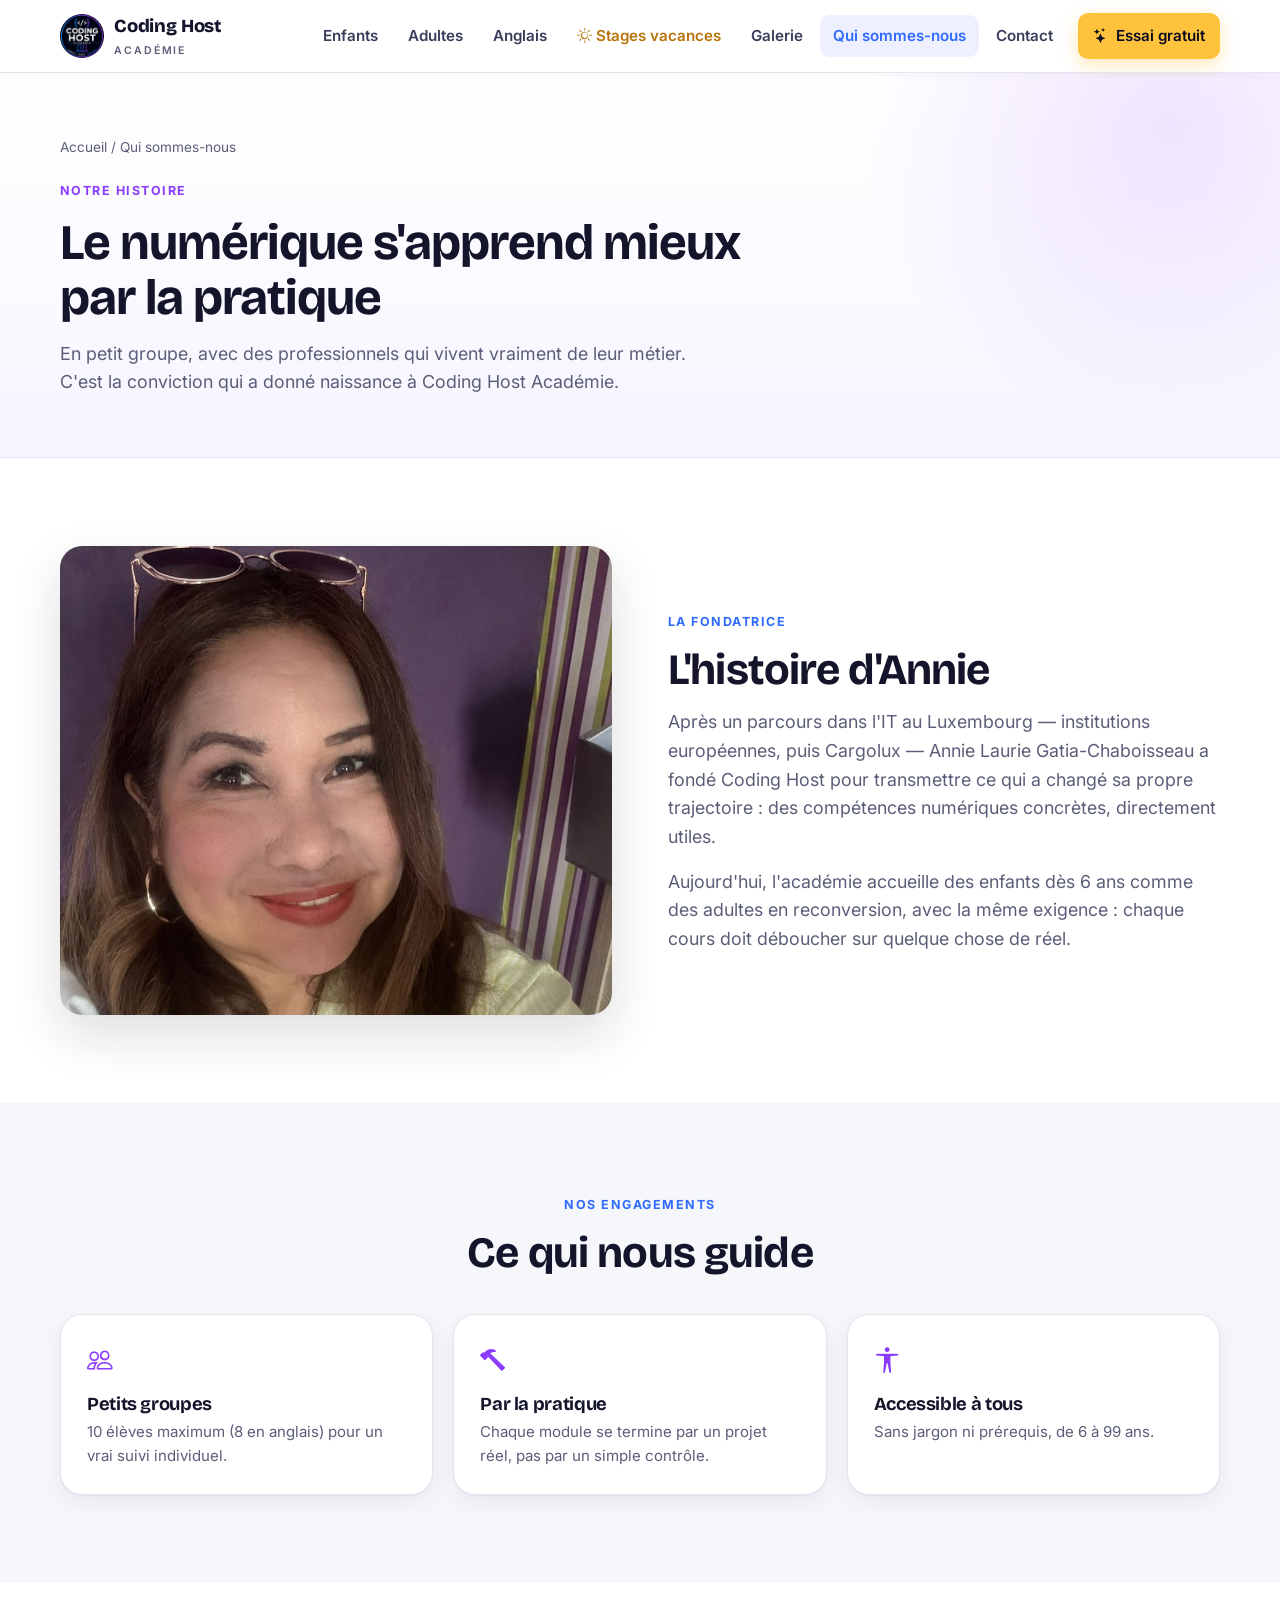
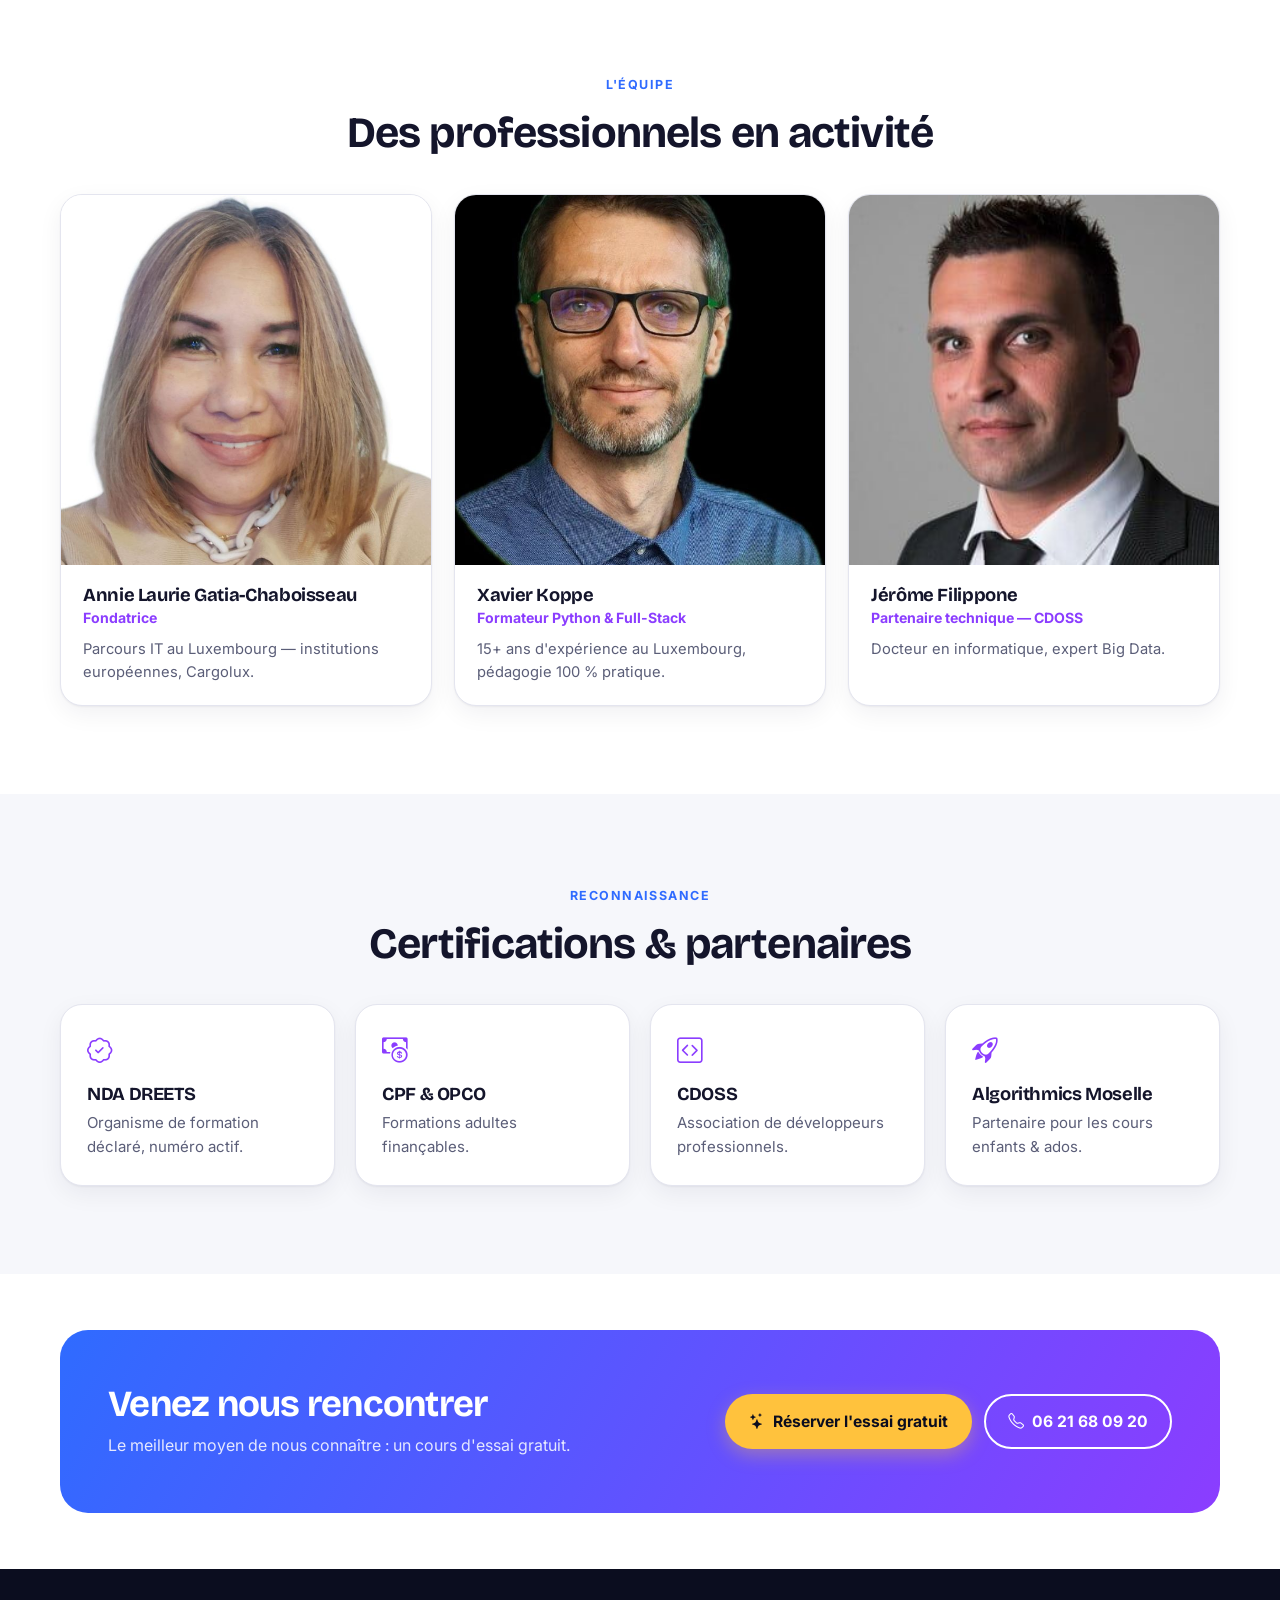
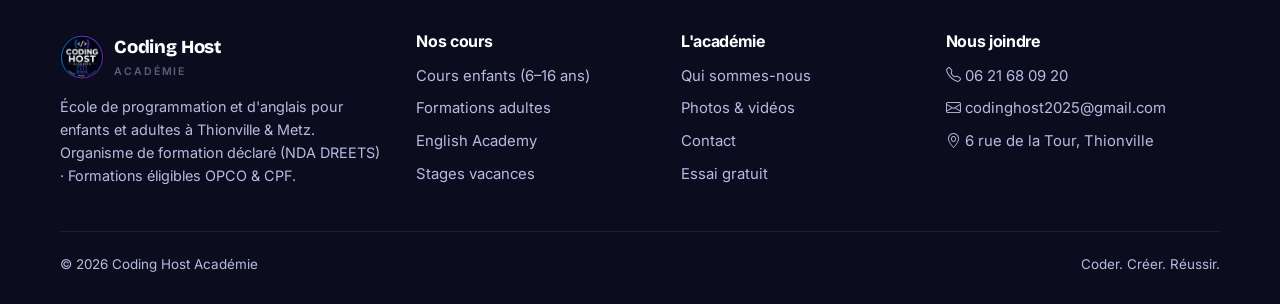
==== a-propos.html @ 66d74414 "✨ feat: mise en ligne site codinghost" ====
<!DOCTYPE html>
<html lang="fr">
<head>
<meta charset="utf-8">
<meta name="viewport" content="width=device-width, initial-scale=1">
<title>Qui sommes-nous ? Notre équipe et nos valeurs | Coding Host Académie</title>
<meta name="description" content="Coding Host Académie : une école de programmation et d'anglais fondée par des professionnels de l'IT au Luxembourg. Notre histoire, notre équipe, nos engagements.">
<link rel="canonical" href="https://codinghost.fr/a-propos.html">
<meta property="og:type" content="website">
<meta property="og:title" content="Qui sommes-nous ? Notre équipe et nos valeurs | Coding Host Académie">
<meta property="og:description" content="Coding Host Académie : une école de programmation et d'anglais fondée par des professionnels de l'IT au Luxembourg. Notre histoire, notre équipe, nos engagements.">
<meta property="og:image" content="https://codinghost.fr/images/partage.jpg">
<meta property="og:locale" content="fr_FR">
<meta name="theme-color" content="#0b0d1f">
<link rel="icon" href="images/logo-192.png" type="image/png">
<link rel="apple-touch-icon" href="images/logo-192.png">
<link rel="preconnect" href="https://script.google.com">
<link rel="preconnect" href="https://script.googleusercontent.com" crossorigin>
<link rel="preconnect" href="https://lh3.googleusercontent.com">
<link rel="preconnect" href="https://fonts.googleapis.com">
<link rel="preconnect" href="https://fonts.gstatic.com" crossorigin>
<link href="https://fonts.googleapis.com/css2?family=Bricolage+Grotesque:opsz,wght@12..96,600;12..96,700;12..96,800&family=Inter:wght@400;500;600;700&display=swap" rel="stylesheet">
<link href="https://cdn.jsdelivr.net/npm/bootstrap-icons@1.11.3/font/bootstrap-icons.min.css" rel="stylesheet">
<link rel="stylesheet" href="assets/style.css?v=202611090308">
</head>
<body>
<a href="#main" class="hp">Aller au contenu</a>
<header class="nav">
  <div class="container nav-inner">
    <a href="index.html" class="brand" aria-label="Coding Host Académie — accueil"><img src="images/logo-192.png" alt="" width="44" height="44"><span>Coding Host<small>Académie</small></span></a>
    <button class="nav-burger" aria-label="Ouvrir le menu" aria-expanded="false"><i class="bi bi-list"></i></button>
    <nav class="nav-links" aria-label="Menu principal">
      <a href="enfants.html" class="">Enfants</a><a href="adultes.html" class="">Adultes</a><a href="anglais.html" class="">Anglais</a><a href="stages.html" class=" hot"><i class='bi bi-sun'></i> Stages vacances</a><a href="galerie.html" class="">Galerie</a><a href="a-propos.html" class="active">Qui sommes-nous</a>
      <a href="contact.html" class="">Contact</a>
      <a href="#" data-essai class="btn btn-yellow btn-sm nav-cta"><i class="bi bi-stars"></i> Essai gratuit</a>
    </nav>
  </div>
</header>
<main id="main">

<section class="page-hero"><div class="container">
  <div class="crumbs"><a href="index.html">Accueil</a> / Qui sommes-nous</div>
  <div class="kicker">Notre histoire</div>
  <h1>Le numérique s'apprend mieux par la pratique</h1>
  <p>En petit groupe, avec des professionnels qui vivent vraiment de leur métier. C'est la conviction qui a donné naissance à Coding Host Académie.</p>
</div></section>

<section class="section">
  <div class="container split">
    <div class="photo reveal"><img src="images/annie.jpg" alt="Annie Laurie Gatia-Chaboisseau, fondatrice de Coding Host" loading="lazy" style="object-position:center 20%"></div>
    <div>
      <div class="kicker">La fondatrice</div>
      <h2 class="h-section">L'histoire d'Annie</h2>
      <p class="lead" style="margin-bottom:16px">Après un parcours dans l'IT au Luxembourg — institutions européennes, puis Cargolux — Annie Laurie Gatia-Chaboisseau a fondé Coding Host pour transmettre ce qui a changé sa propre trajectoire : des compétences numériques concrètes, directement utiles.</p>
      <p class="lead">Aujourd'hui, l'académie accueille des enfants dès 6 ans comme des adultes en reconversion, avec la même exigence : chaque cours doit déboucher sur quelque chose de réel.</p>
    </div>
  </div>
</section>

<section class="section alt">
  <div class="container">
    <div class="center"><div class="kicker">Nos engagements</div><h2 class="h-section">Ce qui nous guide</h2></div>
    <div class="cards-3">
      <div class="card"><i class="bi bi-people big"></i><h3>Petits groupes</h3><p>10 élèves maximum (8 en anglais) pour un vrai suivi individuel.</p></div>
      <div class="card"><i class="bi bi-hammer big"></i><h3>Par la pratique</h3><p>Chaque module se termine par un projet réel, pas par un simple contrôle.</p></div>
      <div class="card"><i class="bi bi-universal-access big"></i><h3>Accessible à tous</h3><p>Sans jargon ni prérequis, de 6 à 99 ans.</p></div>
    </div>
  </div>
</section>

<section class="section">
  <div class="container">
    <div class="center"><div class="kicker">L'équipe</div><h2 class="h-section">Des professionnels en activité</h2></div>
    <div class="team">
      <div class="member reveal"><div class="ph"><img src="images/equipe-annie.jpg" alt="Annie Laurie Gatia-Chaboisseau" loading="lazy"></div><div class="in"><h3>Annie Laurie Gatia-Chaboisseau</h3><div class="role">Fondatrice</div><p>Parcours IT au Luxembourg — institutions européennes, Cargolux.</p></div></div>
      <div class="member reveal"><div class="ph"><img src="images/equipe-xavier.jpg" alt="Xavier Koppe" loading="lazy"></div><div class="in"><h3>Xavier Koppe</h3><div class="role">Formateur Python &amp; Full-Stack</div><p>15+ ans d'expérience au Luxembourg, pédagogie 100 % pratique.</p></div></div>
      <div class="member reveal"><div class="ph"><img src="images/equipe-jerome.jpg" alt="Jérôme Filippone" loading="lazy"></div><div class="in"><h3>Jérôme Filippone</h3><div class="role">Partenaire technique — CDOSS</div><p>Docteur en informatique, expert Big Data.</p></div></div>
    </div>
  </div>
</section>

<section class="section alt">
  <div class="container">
    <div class="center"><div class="kicker">Reconnaissance</div><h2 class="h-section">Certifications &amp; partenaires</h2></div>
    <div class="cards-3 cards-4">
      <div class="card"><i class="bi bi-patch-check big"></i><h3>NDA DREETS</h3><p>Organisme de formation déclaré, numéro actif.</p></div>
      <div class="card"><i class="bi bi-cash-coin big"></i><h3>CPF &amp; OPCO</h3><p>Formations adultes finançables.</p></div>
      <div class="card"><i class="bi bi-code-square big"></i><h3>CDOSS</h3><p>Association de développeurs professionnels.</p></div>
      <div class="card"><i class="bi bi-rocket-takeoff big"></i><h3>Algorithmics Moselle</h3><p>Partenaire pour les cours enfants &amp; ados.</p></div>
    </div>
  </div>
</section>
<section class="section tight"><div class="container"><div class="cta-band reveal">
  <div><h2>Venez nous rencontrer</h2><p>Le meilleur moyen de nous connaître : un cours d'essai gratuit.</p></div>
  <div class="acts"><a href="#" data-essai class="btn btn-yellow"><i class="bi bi-stars"></i> Réserver l'essai gratuit</a><a href="tel:+33621680920" class="btn btn-ghost"><i class="bi bi-telephone"></i> 06 21 68 09 20</a></div>
</div></div></section></main>
<footer class="footer">
  <div class="container">
    <div class="footer-grid">
      <div>
        <a href="index.html" class="brand"><img src="images/logo-192.png" alt="" width="44" height="44"><span>Coding Host<small>Académie</small></span></a>
        <p>École de programmation et d'anglais pour enfants et adultes à Thionville &amp; Metz. Organisme de formation déclaré (NDA DREETS) · Formations éligibles OPCO &amp; CPF.</p>
      </div>
      <div>
        <h4>Nos cours</h4>
        <ul>
          <li><a href="enfants.html">Cours enfants (6–16 ans)</a></li>
          <li><a href="adultes.html">Formations adultes</a></li>
          <li><a href="anglais.html">English Academy</a></li>
          <li><a href="stages.html">Stages vacances</a></li>
        </ul>
      </div>
      <div>
        <h4>L'académie</h4>
        <ul>
          <li><a href="a-propos.html">Qui sommes-nous</a></li>
          <li><a href="galerie.html">Photos &amp; vidéos</a></li>
          <li><a href="contact.html">Contact</a></li>
          <li><a href="#" data-essai>Essai gratuit</a></li>
        </ul>
      </div>
      <div>
        <h4>Nous joindre</h4>
        <ul>
          <li><a href="tel:+33621680920"><i class="bi bi-telephone"></i> 06 21 68 09 20</a></li>
          <li><a href="mailto:codinghost2025@gmail.com"><i class="bi bi-envelope"></i> codinghost2025@gmail.com</a></li>
          <li><i class="bi bi-geo-alt"></i> 6 rue de la Tour, Thionville</li>
        </ul>
      </div>
    </div>
    <div class="footer-bottom"><span>© 2026 Coding Host Académie</span><span>Coder. Créer. Réussir.</span></div>
  </div>
</footer>
<div class="float-cta"><a href="stages.html" class="btn btn-light"><i class="bi bi-sun"></i> Stages</a><a href="#" data-essai class="btn btn-yellow"><i class="bi bi-stars"></i> Essai gratuit</a></div>
<script src="assets/config.js?v=202611090308"></script>
<script src="assets/app.js?v=202611090308"></script>
</body>
</html>
---- assets/style.css ----
/* ═══════════════════════════════════════════════════════════
   CODING HOST ACADÉMIE — style.css
   Couleurs reprises du logo : nuit #0b0d1f · bleu #2f6bff · violet #8b3dff
   Accent chaleureux (boutons d'action) : jaune #ffc23d
   ═══════════════════════════════════════════════════════════ */

:root {
  --night: #0b0d1f;
  --night-2: #151838;
  --blue: #2f6bff;
  --violet: #8b3dff;
  --grad: linear-gradient(120deg, #2f6bff 0%, #8b3dff 100%);
  --yellow: #ffc23d;
  --yellow-dark: #e9a800;
  --green: #17a673;
  --red: #e5484d;

  --bg: #f7f7fb;
  --surface: #ffffff;
  --line: #e4e5ef;
  --text: #14152b;
  --muted: #5b5e78;

  --r: 14px;
  --r-lg: 22px;
  --shadow: 0 1px 2px rgba(20,21,43,.05), 0 8px 24px rgba(20,21,43,.06);
  --shadow-lg: 0 20px 50px rgba(20,21,43,.14);

  --f-title: "Bricolage Grotesque", system-ui, sans-serif;
  --f-body: "Inter", system-ui, sans-serif;
  --nav-h: 72px;
}

*,*::before,*::after { box-sizing: border-box; margin: 0; padding: 0; }
html { scroll-behavior: smooth; scroll-padding-top: calc(var(--nav-h) + 12px); }
body { font-family: var(--f-body); background: var(--bg); color: var(--text); line-height: 1.6; -webkit-font-smoothing: antialiased; font-size: 16px; }
img, video, iframe { max-width: 100%; display: block; }
a { color: inherit; text-decoration: none; }
ul { list-style: none; }
button, input, select, textarea { font: inherit; color: inherit; }
h1, h2, h3, h4 { font-family: var(--f-title); line-height: 1.12; letter-spacing: -.02em; font-weight: 700; }
:focus-visible { outline: 3px solid var(--blue); outline-offset: 2px; border-radius: 6px; }
@media (prefers-reduced-motion: reduce) { *,*::before,*::after { transition: none !important; animation: none !important; } }

.container { width: min(1160px, 100% - 40px); margin-inline: auto; }
.section { padding: 88px 0; }
.section.tight { padding: 56px 0; }
.section.alt { background: #eef0fa; }
.section.dark { background: var(--night); color: #fff; }
.center { text-align: center; }

.kicker { display: inline-flex; align-items: center; gap: 8px; font-size: .78rem; font-weight: 700; letter-spacing: .12em; text-transform: uppercase; color: var(--blue); margin-bottom: 14px; }
.dark .kicker, .hero .kicker { color: var(--yellow); }
.h-section { font-size: clamp(1.9rem, 3.4vw, 2.7rem); margin-bottom: 14px; }
.lead { font-size: 1.12rem; color: var(--muted); max-width: 640px; }
.center .lead { margin-inline: auto; }
.dark .lead { color: #c3c6e6; }
.grad-text { background: var(--grad); -webkit-background-clip: text; background-clip: text; color: transparent; }
.hero .grad-text { background: linear-gradient(120deg,#6f9bff,#b98bff); -webkit-background-clip: text; background-clip: text; }

/* ─── Boutons ─── */
.btn { display: inline-flex; align-items: center; justify-content: center; gap: 8px; padding: 13px 22px; border-radius: 999px; font-weight: 700; font-size: .98rem; border: 2px solid transparent; cursor: pointer; transition: transform .15s, box-shadow .15s, background .15s; white-space: nowrap; }
.btn:hover { transform: translateY(-2px); }
.btn-yellow { background: var(--yellow); color: var(--night); box-shadow: 0 6px 18px rgba(255,194,61,.35); }
.btn-yellow:hover { background: #ffcd5c; }
.btn-blue { background: var(--grad); color: #fff; box-shadow: 0 6px 18px rgba(47,107,255,.3); }
.btn-ghost { border-color: currentColor; background: transparent; }
.btn-light { background: #fff; color: var(--night); }
.btn-sm { padding: 9px 16px; font-size: .9rem; }
.btn-block { width: 100%; }
.btn[disabled] { opacity: .5; cursor: not-allowed; transform: none; }

/* ─── Navigation ─── */
.nav { position: sticky; top: 0; z-index: 50; background: rgba(11,13,31,.92); backdrop-filter: blur(12px); -webkit-backdrop-filter: blur(12px); color: #fff; border-bottom: 1px solid rgba(255,255,255,.08); }
.nav-inner { height: var(--nav-h); display: flex; align-items: center; gap: 24px; }
.brand { display: flex; align-items: center; gap: 10px; font-family: var(--f-title); font-weight: 800; font-size: 1.15rem; letter-spacing: -.01em; }
.brand img { width: 44px; height: 44px; border-radius: 50%; }
.brand small { display: block; font-family: var(--f-body); font-weight: 600; font-size: .66rem; letter-spacing: .18em; color: #a9acd6; text-transform: uppercase; margin-top: 2px; }
.nav-links { display: flex; gap: 4px; margin-left: auto; align-items: center; }
.nav-links a { padding: 9px 13px; border-radius: 10px; font-weight: 600; font-size: .95rem; color: #d9dbf5; transition: background .15s, color .15s; }
.nav-links a:hover { background: rgba(255,255,255,.08); color: #fff; }
.nav-links a.active { color: #fff; background: rgba(255,255,255,.12); }
.nav-links a.hot { color: var(--yellow); }
.nav-cta { margin-left: 8px; }
.nav-burger { display: none; margin-left: auto; width: 44px; height: 44px; border-radius: 10px; border: 1px solid rgba(255,255,255,.2); background: transparent; color: #fff; font-size: 1.5rem; cursor: pointer; }
@media (max-width: 1020px) {
  .nav-burger { display: inline-grid; place-items: center; }
  .nav-links { position: fixed; inset: var(--nav-h) 0 auto 0; flex-direction: column; align-items: stretch; background: var(--night); padding: 16px 20px 24px; gap: 4px; border-bottom: 1px solid rgba(255,255,255,.1); transform: translateY(-120%); transition: transform .25s; margin: 0; max-height: calc(100vh - var(--nav-h)); overflow: auto; }
  .nav-links.open { transform: translateY(0); }
  .nav-links a { padding: 14px 12px; font-size: 1.05rem; }
  .nav-cta { margin: 10px 0 0; }
}

/* ─── Héros ─── */
.hero { position: relative; background: var(--night); color: #fff; overflow: hidden; }
.hero::before { content: ""; position: absolute; inset: -40% -10% auto auto; width: 720px; height: 720px; background: radial-gradient(closest-side, rgba(139,61,255,.45), transparent); pointer-events: none; }
.hero::after { content: ""; position: absolute; inset: auto auto -50% -15%; width: 680px; height: 680px; background: radial-gradient(closest-side, rgba(47,107,255,.35), transparent); pointer-events: none; }
.hero-grid { position: relative; z-index: 1; display: grid; grid-template-columns: 1.1fr .9fr; gap: 56px; align-items: center; padding: 80px 0 96px; }
.hero h1 { font-size: clamp(2.3rem, 5vw, 3.9rem); margin-bottom: 20px; }
.hero p.lead { color: #c9cbea; font-size: 1.18rem; margin-bottom: 30px; }
.hero-actions { display: flex; flex-wrap: wrap; gap: 12px; margin-bottom: 34px; }
.hero-trust { display: flex; flex-wrap: wrap; gap: 10px 22px; font-size: .9rem; color: #b8bbe0; }
.hero-trust span { display: inline-flex; align-items: center; gap: 7px; }
.hero-trust i { color: var(--yellow); }
.hero-media { position: relative; }
.hero-media .photo-main { border-radius: var(--r-lg); overflow: hidden; aspect-ratio: 4/5; box-shadow: var(--shadow-lg); border: 4px solid rgba(255,255,255,.08); }
.hero-media .photo-main img { width: 100%; height: 100%; object-fit: cover; }
.hero-media .floating { position: absolute; background: #fff; color: var(--text); border-radius: 16px; padding: 14px 18px; box-shadow: var(--shadow-lg); display: flex; gap: 12px; align-items: center; font-size: .9rem; }
.hero-media .floating b { font-family: var(--f-title); font-size: 1.5rem; display: block; line-height: 1; }
.hero-media .f1 { left: -28px; bottom: 40px; }
.hero-media .f2 { right: -18px; top: 30px; }
.hero-media .floating .ic { width: 42px; height: 42px; border-radius: 12px; display: grid; place-items: center; background: var(--grad); color: #fff; font-size: 1.2rem; }
@media (max-width: 900px) {
  .hero-grid { grid-template-columns: 1fr; padding: 48px 0 64px; gap: 40px; }
  .hero-media { max-width: 420px; margin-inline: auto; }
  .hero-media .f1 { left: -8px; } .hero-media .f2 { right: -8px; }
}

/* Petit héros pour les pages internes */
.page-hero { background: var(--night); color: #fff; position: relative; overflow: hidden; }
.page-hero::before { content: ""; position: absolute; right: -200px; top: -260px; width: 620px; height: 620px; background: radial-gradient(closest-side, rgba(139,61,255,.4), transparent); }
.page-hero .container { position: relative; padding: 64px 0 60px; }
.page-hero h1 { font-size: clamp(2rem, 4.4vw, 3.1rem); margin-bottom: 14px; max-width: 760px; }
.page-hero p { color: #c9cbea; font-size: 1.12rem; max-width: 660px; }
.page-hero .hero-actions { margin: 28px 0 0; }
.crumbs { font-size: .85rem; color: #9ea1cb; margin-bottom: 18px; }
.crumbs a:hover { color: #fff; }

/* ─── Bandeau confiance ─── */
.trustbar { background: #fff; border-bottom: 1px solid var(--line); }
.trustbar .container { display: grid; grid-template-columns: repeat(4,1fr); }
.trust-item { padding: 26px 20px; display: flex; gap: 14px; align-items: center; border-right: 1px solid var(--line); }
.trust-item:last-child { border-right: 0; }
.trust-item b { font-family: var(--f-title); font-size: 1.7rem; line-height: 1; display: block; }
.trust-item span { color: var(--muted); font-size: .88rem; line-height: 1.35; }
.trust-item i { font-size: 1.6rem; color: var(--violet); }
@media (max-width: 800px) { .trustbar .container { grid-template-columns: 1fr 1fr; } .trust-item:nth-child(2) { border-right: 0; } .trust-item:nth-child(-n+2) { border-bottom: 1px solid var(--line); } }

/* ─── Choix du parcours ─── */
.paths { display: grid; grid-template-columns: repeat(3,1fr); gap: 22px; margin-top: 44px; }
.path { position: relative; border-radius: var(--r-lg); padding: 30px; background: var(--surface); border: 1px solid var(--line); box-shadow: var(--shadow); display: flex; flex-direction: column; transition: transform .2s, box-shadow .2s; }
.path:hover { transform: translateY(-4px); box-shadow: var(--shadow-lg); }
.path .ic { width: 58px; height: 58px; border-radius: 16px; display: grid; place-items: center; font-size: 1.7rem; color: #fff; margin-bottom: 20px; }
.path.kids .ic { background: linear-gradient(135deg,#ffb020,#ff7a2f); }
.path.adults .ic { background: var(--grad); }
.path.english .ic { background: linear-gradient(135deg,#17a673,#0e8fb3); }
.path h3 { font-size: 1.45rem; margin-bottom: 6px; }
.path .age { font-weight: 700; color: var(--violet); font-size: .9rem; margin-bottom: 12px; }
.path p { color: var(--muted); margin-bottom: 18px; }
.path ul { display: flex; flex-wrap: wrap; gap: 6px; margin-bottom: 24px; }
.path li { font-size: .8rem; font-weight: 600; background: #f0f1f8; padding: 5px 10px; border-radius: 999px; }
.path .more { margin-top: auto; font-weight: 700; color: var(--blue); display: inline-flex; gap: 6px; align-items: center; }
.path .more::after { content: "→"; transition: transform .15s; }
.path:hover .more::after { transform: translateX(4px); }
@media (max-width: 900px) { .paths { grid-template-columns: 1fr; } }

/* ─── Cartes de cours ─── */
.courses { display: grid; grid-template-columns: repeat(auto-fill, minmax(300px,1fr)); gap: 20px; margin-top: 40px; }
.course { background: var(--surface); border: 1px solid var(--line); border-radius: var(--r-lg); padding: 26px; display: flex; flex-direction: column; box-shadow: var(--shadow); position: relative; overflow: hidden; }
.course::before { content: ""; position: absolute; inset: 0 0 auto 0; height: 5px; background: var(--c, var(--grad)); }
.course .top { display: flex; justify-content: space-between; align-items: start; gap: 12px; margin-bottom: 14px; }
.course .emoji { width: 52px; height: 52px; border-radius: 14px; background: var(--c-soft, #eef0ff); display: grid; place-items: center; font-size: 1.6rem; color: var(--c-ink, var(--blue)); }
.badge { display: inline-block; font-size: .74rem; font-weight: 700; padding: 5px 10px; border-radius: 999px; background: #eef0ff; color: var(--blue); white-space: nowrap; }
.badge.new { background: #fff3d6; color: #9a6700; }
.badge.online { background: #e3f7ef; color: #0d7a52; }
.course h3 { font-size: 1.3rem; margin-bottom: 4px; }
.course .age { font-weight: 700; font-size: .9rem; color: var(--violet); margin-bottom: 10px; }
.course p { color: var(--muted); font-size: .95rem; margin-bottom: 16px; }
.course .facts { display: grid; gap: 7px; font-size: .9rem; margin-bottom: 20px; padding-top: 14px; border-top: 1px dashed var(--line); }
.course .facts div { display: flex; gap: 9px; align-items: start; }
.course .facts i { color: var(--violet); margin-top: 2px; }
.course .actions { margin-top: auto; display: flex; gap: 8px; flex-wrap: wrap; }
.course .actions .btn { flex: 1; }
.c-orange { --c: #ff8a2a; --c-soft: #fff1e4; --c-ink: #d0620c; }
.c-green { --c: #22b07d; --c-soft: #e2f6ee; --c-ink: #13895f; }
.c-red { --c: #ef4b4b; --c-soft: #fde8e8; --c-ink: #c62b2b; }
.c-violet { --c: #8b3dff; --c-soft: #f1e8ff; --c-ink: #6f22e0; }
.c-blue { --c: #2f6bff; --c-soft: #e6eeff; --c-ink: #1e54d6; }
.c-teal { --c: #0ea5b7; --c-soft: #e0f6f8; --c-ink: #0a7f8d; }
.c-yellow { --c: #f5b400; --c-soft: #fff6d6; --c-ink: #9a6700; }

/* Filtres (âge) */
.chips { display: flex; flex-wrap: wrap; gap: 8px; margin-top: 28px; }
.chip { padding: 9px 16px; border-radius: 999px; border: 1.5px solid var(--line); background: #fff; font-weight: 600; font-size: .9rem; cursor: pointer; transition: all .15s; }
.chip:hover { border-color: var(--blue); }
.chip.on { background: var(--night); border-color: var(--night); color: #fff; }

/* ─── Étapes ─── */
.steps { display: grid; grid-template-columns: repeat(3,1fr); gap: 22px; margin-top: 40px; counter-reset: s; }
.step { background: var(--surface); border-radius: var(--r-lg); padding: 28px; border: 1px solid var(--line); position: relative; }
.dark .step { background: var(--night-2); border-color: rgba(255,255,255,.08); }
.step::before { counter-increment: s; content: counter(s); font-family: var(--f-title); font-weight: 800; font-size: 1.1rem; width: 40px; height: 40px; border-radius: 12px; display: grid; place-items: center; background: var(--yellow); color: var(--night); margin-bottom: 16px; }
.step h3 { font-size: 1.2rem; margin-bottom: 8px; }
.step p { color: var(--muted); font-size: .95rem; }
.dark .step p { color: #b8bbe0; }
@media (max-width: 800px) { .steps { grid-template-columns: 1fr; } }

/* ─── Stages ─── */
.stages { display: grid; grid-template-columns: repeat(auto-fill, minmax(320px,1fr)); gap: 22px; margin-top: 36px; }
.stage { background: var(--surface); border-radius: var(--r-lg); overflow: hidden; border: 1px solid var(--line); box-shadow: var(--shadow); display: flex; flex-direction: column; }
.stage .img { aspect-ratio: 16/9; background: var(--grad); position: relative; display: grid; place-items: center; color: rgba(255,255,255,.85); font-size: 3rem; overflow: hidden; }
.stage .img img { position: absolute; inset: 0; width: 100%; height: 100%; object-fit: cover; }
.stage .img .badge { position: absolute; top: 14px; left: 14px; background: #fff; color: var(--night); font-size: .78rem; }
.stage .body { padding: 22px 24px 24px; display: flex; flex-direction: column; flex: 1; }
.stage h3 { font-size: 1.3rem; margin-bottom: 4px; }
.stage .theme { color: var(--violet); font-weight: 700; font-size: .9rem; margin-bottom: 12px; }
.stage .facts { display: grid; gap: 6px; font-size: .92rem; margin-bottom: 14px; }
.stage .facts div { display: flex; gap: 9px; }
.stage .facts i { color: var(--blue); }
.stage .desc { color: var(--muted); font-size: .93rem; margin-bottom: 16px; }
.stage .bottom { margin-top: auto; display: flex; align-items: center; justify-content: space-between; gap: 12px; padding-top: 16px; border-top: 1px solid var(--line); }
.stage .price { font-family: var(--f-title); font-weight: 800; font-size: 1.6rem; line-height: 1; }
.stage .price small { font-family: var(--f-body); font-weight: 500; font-size: .78rem; color: var(--muted); display: block; margin-top: 3px; }
.places { font-size: .82rem; font-weight: 700; margin-bottom: 10px; display: flex; align-items: center; gap: 8px; }
.places .bar { flex: 1; height: 6px; border-radius: 6px; background: #eceef6; overflow: hidden; }
.places .bar span { display: block; height: 100%; background: var(--green); border-radius: 6px; }
.places.low { color: #c25e00; } .places.low .bar span { background: #ff8a2a; }
.places.full { color: var(--red); } .places.full .bar span { background: var(--red); }
.places.ok { color: var(--green); }
.empty { background: #fff; border: 2px dashed var(--line); border-radius: var(--r-lg); padding: 44px 24px; text-align: center; color: var(--muted); grid-column: 1/-1; }
.empty i { font-size: 2.2rem; color: var(--violet); display: block; margin-bottom: 10px; }
.skeleton { background: linear-gradient(90deg,#eceef6 25%,#f6f7fb 50%,#eceef6 75%); background-size: 200% 100%; animation: sk 1.2s infinite; border-radius: var(--r-lg); min-height: 380px; }
@keyframes sk { to { background-position: -200% 0; } }

/* ─── Galerie ─── */
.albums { display: grid; grid-template-columns: repeat(auto-fill, minmax(280px,1fr)); gap: 22px; margin-top: 30px; }
.album { cursor: pointer; border-radius: var(--r-lg); overflow: hidden; background: #fff; border: 1px solid var(--line); box-shadow: var(--shadow); text-align: left; padding: 0; transition: transform .2s, box-shadow .2s; display: block; width: 100%; }
.album:hover { transform: translateY(-4px); box-shadow: var(--shadow-lg); }
.album .cover { aspect-ratio: 4/3; background: #dfe2f0 center/cover no-repeat; position: relative; }
.album .count { position: absolute; right: 12px; bottom: 12px; background: rgba(11,13,31,.78); color: #fff; font-size: .78rem; font-weight: 600; padding: 5px 10px; border-radius: 999px; display: flex; gap: 10px; }
.album .meta { padding: 16px 18px 18px; }
.album .meta h3 { font-size: 1.12rem; margin-bottom: 3px; }
.album .meta span { color: var(--muted); font-size: .85rem; }
.album-view-head { display: flex; align-items: center; gap: 14px; flex-wrap: wrap; margin-top: 30px; }
.album-view-head h2 { font-size: 1.6rem; }
.grid-media { columns: 4 240px; column-gap: 12px; margin-top: 24px; }
.grid-media button { display: block; width: 100%; margin-bottom: 12px; border: 0; padding: 0; border-radius: 12px; overflow: hidden; cursor: zoom-in; background: #dfe2f0; position: relative; break-inside: avoid; }
.grid-media img { width: 100%; height: auto; transition: transform .3s; }
.grid-media button:hover img { transform: scale(1.04); }
.grid-media .play { position: absolute; inset: 0; display: grid; place-items: center; color: #fff; font-size: 3rem; background: linear-gradient(transparent 50%, rgba(0,0,0,.35)); }
.teaser-grid { display: grid; grid-template-columns: repeat(4,1fr); grid-auto-rows: 180px; gap: 12px; margin-top: 36px; }
.teaser-grid > * { border-radius: 14px; overflow: hidden; background: #dfe2f0 center/cover; }
.teaser-grid > *:first-child { grid-column: span 2; grid-row: span 2; }
.teaser-grid img { width: 100%; height: 100%; object-fit: cover; }
@media (max-width: 700px) { .teaser-grid { grid-template-columns: 1fr 1fr; grid-auto-rows: 140px; } }

/* Visionneuse */
.lightbox { position: fixed; inset: 0; z-index: 100; background: rgba(5,6,16,.94); display: none; align-items: center; justify-content: center; }
.lightbox.open { display: flex; }
.lightbox .stagebox { width: min(1100px, 92vw); height: min(80vh, 760px); display: grid; place-items: center; }
.lightbox img { max-width: 100%; max-height: 100%; object-fit: contain; border-radius: 8px; }
.lightbox iframe { width: 100%; height: 100%; border: 0; border-radius: 8px; background: #000; }
.lb-btn { position: absolute; width: 52px; height: 52px; border-radius: 50%; border: 0; background: rgba(255,255,255,.12); color: #fff; font-size: 1.4rem; cursor: pointer; display: grid; place-items: center; }
.lb-btn:hover { background: rgba(255,255,255,.24); }
.lb-close { top: 18px; right: 18px; }
.lb-prev { left: 18px; top: 50%; transform: translateY(-50%); }
.lb-next { right: 18px; top: 50%; transform: translateY(-50%); }
.lb-count { position: absolute; bottom: 18px; left: 50%; transform: translateX(-50%); color: #c9cbea; font-size: .9rem; }

/* ─── Modale de réservation ─── */
.modal { position: fixed; inset: 0; z-index: 90; background: rgba(5,6,16,.6); display: none; align-items: flex-start; justify-content: center; padding: 40px 16px; overflow-y: auto; }
.modal.open { display: flex; }
.modal-box { background: #fff; border-radius: var(--r-lg); width: min(560px, 100%); padding: 30px; position: relative; box-shadow: var(--shadow-lg); }
.modal-close { position: absolute; top: 14px; right: 14px; width: 40px; height: 40px; border-radius: 50%; border: 0; background: #f0f1f8; cursor: pointer; font-size: 1.1rem; }
.modal h2 { font-size: 1.5rem; margin-bottom: 4px; padding-right: 40px; }
.modal .sub { color: var(--muted); margin-bottom: 20px; font-size: .95rem; }
.recap { background: #f4f5fb; border-radius: 12px; padding: 14px 16px; font-size: .9rem; margin-bottom: 20px; display: grid; gap: 4px; }
.success { text-align: center; padding: 10px 0; }
.success .big { width: 72px; height: 72px; border-radius: 50%; background: #e3f7ef; color: var(--green); display: grid; place-items: center; font-size: 2.2rem; margin: 0 auto 16px; }

/* ─── Formulaires ─── */
.form { display: grid; gap: 14px; }
.form .row { display: grid; grid-template-columns: 1fr 1fr; gap: 14px; }
@media (max-width: 560px) { .form .row { grid-template-columns: 1fr; } }
.field label { display: block; font-weight: 600; font-size: .88rem; margin-bottom: 6px; }
.field input, .field select, .field textarea { width: 100%; padding: 12px 14px; border: 1.5px solid var(--line); border-radius: 10px; background: #fff; transition: border-color .15s; }
.field input:focus, .field select:focus, .field textarea:focus { outline: none; border-color: var(--blue); box-shadow: 0 0 0 4px rgba(47,107,255,.12); }
.check { display: flex; gap: 10px; align-items: start; font-size: .88rem; color: var(--muted); }
.check input { margin-top: 4px; width: 18px; height: 18px; accent-color: var(--blue); flex-shrink: 0; }
.hp { position: absolute; left: -9999px; }
.form-msg { font-size: .9rem; padding: 12px 14px; border-radius: 10px; display: none; }
.form-msg.err { display: block; background: #fdecec; color: #b42323; }
.form-msg.ok { display: block; background: #e3f7ef; color: #0d7a52; }
.secure { display: flex; align-items: center; gap: 8px; justify-content: center; font-size: .82rem; color: var(--muted); }

/* ─── Blocs divers ─── */
.split { display: grid; grid-template-columns: 1fr 1fr; gap: 56px; align-items: center; }
@media (max-width: 860px) { .split { grid-template-columns: 1fr; gap: 32px; } }
.split .photo { border-radius: var(--r-lg); overflow: hidden; box-shadow: var(--shadow-lg); aspect-ratio: 4/3.4; }
.split .photo img { width: 100%; height: 100%; object-fit: cover; }
.checks { display: grid; gap: 14px; margin: 24px 0 30px; }
.checks li { display: flex; gap: 12px; align-items: start; }
.checks li i { flex-shrink: 0; width: 28px; height: 28px; border-radius: 8px; display: grid; place-items: center; background: #e3f7ef; color: var(--green); font-size: .95rem; margin-top: 1px; }
.dark .checks li i { background: rgba(255,194,61,.15); color: var(--yellow); }
.checks b { display: block; }
.checks span { color: var(--muted); font-size: .94rem; }
.dark .checks span { color: #b8bbe0; }

.cards-3 { display: grid; grid-template-columns: repeat(3,1fr); gap: 20px; margin-top: 36px; }
@media (max-width: 860px) { .cards-3 { grid-template-columns: 1fr; } }
.card { background: #fff; border: 1px solid var(--line); border-radius: var(--r-lg); padding: 26px; box-shadow: var(--shadow); }
.card i.big { font-size: 1.6rem; color: var(--violet); display: block; margin-bottom: 12px; }
.card h3 { font-size: 1.15rem; margin-bottom: 6px; }
.card p { color: var(--muted); font-size: .94rem; }

/* Tableaux de prix / horaires */
.price-table { width: 100%; border-collapse: separate; border-spacing: 0; background: #fff; border-radius: var(--r-lg); overflow: hidden; border: 1px solid var(--line); margin-top: 30px; box-shadow: var(--shadow); }
.price-table th, .price-table td { padding: 15px 18px; text-align: left; border-bottom: 1px solid var(--line); font-size: .95rem; }
.price-table th { background: #f4f5fb; font-size: .78rem; text-transform: uppercase; letter-spacing: .08em; color: var(--muted); }
.price-table tr:last-child td { border-bottom: 0; }
.price-table td b { font-family: var(--f-title); font-size: 1.1rem; }
.table-wrap { overflow-x: auto; }

.callout { display: flex; gap: 18px; align-items: center; background: linear-gradient(120deg,#eef2ff,#f4ecff); border: 1px solid #dcd8ff; border-radius: var(--r-lg); padding: 24px 26px; margin-top: 30px; }
.callout i { font-size: 2rem; color: var(--violet); }
.callout p { color: var(--muted); }
.callout b { color: var(--text); }
@media (max-width: 640px) { .callout { flex-direction: column; align-items: start; } }

/* FAQ */
.faq { max-width: 820px; margin: 36px auto 0; display: grid; gap: 10px; }
.faq details { background: #fff; border: 1px solid var(--line); border-radius: 14px; padding: 0 22px; }
.faq summary { cursor: pointer; padding: 18px 0; font-weight: 700; list-style: none; display: flex; justify-content: space-between; gap: 16px; }
.faq summary::-webkit-details-marker { display: none; }
.faq summary::after { content: "+"; font-size: 1.4rem; line-height: 1; color: var(--violet); transition: transform .2s; }
.faq details[open] summary::after { transform: rotate(45deg); }
.faq details p { padding: 0 0 18px; color: var(--muted); }

/* Équipe */
.team { display: grid; grid-template-columns: repeat(3,1fr); gap: 22px; margin-top: 36px; }
@media (max-width: 800px) { .team { grid-template-columns: 1fr; } }
.member { background: #fff; border-radius: var(--r-lg); overflow: hidden; border: 1px solid var(--line); box-shadow: var(--shadow); }
.member .ph { aspect-ratio: 1/1; background: #dfe2f0; }
.member .ph img { width: 100%; height: 100%; object-fit: cover; }
.member .in { padding: 20px 22px; }
.member h3 { font-size: 1.15rem; }
.member .role { color: var(--violet); font-weight: 700; font-size: .88rem; margin: 2px 0 8px; }
.member p { color: var(--muted); font-size: .92rem; }

/* Bandeau d'appel final */
.cta-band { background: var(--grad); color: #fff; border-radius: 28px; padding: 54px 48px; display: flex; align-items: center; justify-content: space-between; gap: 30px; flex-wrap: wrap; position: relative; overflow: hidden; }
.cta-band h2 { font-size: clamp(1.7rem, 3vw, 2.3rem); margin-bottom: 8px; }
.cta-band p { color: #e5e8ff; max-width: 560px; }
.cta-band .acts { display: flex; gap: 12px; flex-wrap: wrap; }

/* Contact */
.contact-grid { display: grid; grid-template-columns: .85fr 1.15fr; gap: 30px; }
@media (max-width: 860px) { .contact-grid { grid-template-columns: 1fr; } }
.contact-list { display: grid; gap: 14px; margin-top: 10px; }
.contact-list a, .contact-list div { display: flex; gap: 14px; align-items: center; background: #fff; border: 1px solid var(--line); border-radius: 14px; padding: 16px 18px; font-weight: 600; }
.contact-list i { width: 42px; height: 42px; border-radius: 12px; background: #eef0ff; color: var(--blue); display: grid; place-items: center; font-size: 1.15rem; flex-shrink: 0; }
.contact-list small { display: block; color: var(--muted); font-weight: 500; }

/* Pied de page */
.footer { background: var(--night); color: #b8bbe0; padding: 64px 0 28px; margin-top: 0; }
.footer-grid { display: grid; grid-template-columns: 1.4fr 1fr 1fr 1.2fr; gap: 36px; }
.footer h4 { color: #fff; font-size: 1rem; margin-bottom: 14px; font-family: var(--f-body); font-weight: 700; }
.footer ul { display: grid; gap: 9px; font-size: .93rem; }
.footer a:hover { color: #fff; }
.footer .brand { color: #fff; margin-bottom: 14px; }
.footer p { font-size: .9rem; }
.footer-bottom { margin-top: 44px; padding-top: 22px; border-top: 1px solid rgba(255,255,255,.08); font-size: .84rem; display: flex; justify-content: space-between; gap: 16px; flex-wrap: wrap; }
@media (max-width: 860px) { .footer-grid { grid-template-columns: 1fr 1fr; } }
@media (max-width: 520px) { .footer-grid { grid-template-columns: 1fr; } }

/* Bouton flottant mobile */
.float-cta { display: none; }
@media (max-width: 700px) {
  .float-cta { display: flex; position: fixed; left: 12px; right: 12px; bottom: 12px; z-index: 40; gap: 8px; }
  .float-cta .btn { flex: 1; box-shadow: 0 10px 28px rgba(0,0,0,.25); }
  body { padding-bottom: 76px; }
}

.reveal { opacity: 0; transform: translateY(18px); transition: opacity .6s, transform .6s; }
.reveal.in { opacity: 1; transform: none; }
.note-demo { font-size: .8rem; color: #9a6700; background: #fff6d6; border-radius: 8px; padding: 8px 12px; display: inline-block; margin-top: 18px; }

/* correctifs */
.stage, .course, .card, .path, .album, .member { color: var(--text); }
.nav-links a.btn-yellow, .nav-links a.btn-yellow:hover { color: var(--night); background: var(--yellow); }
.steps { text-align: left; }
.cta-band .btn-ghost { color: #fff; }
[hidden] { display: none !important; }
.cards-4 { grid-template-columns: repeat(4,1fr); }
@media (max-width: 960px) { .cards-4 { grid-template-columns: 1fr 1fr; } }
@media (max-width: 520px) { .cards-4 { grid-template-columns: 1fr; } }

/* Stages : programme, regroupement par période, formules */
.stage .img > a { position: absolute; inset: 0; }
.stage .img img { object-position: top center; }
.prog { display: grid; gap: 4px; margin: 0 0 14px; padding: 12px 14px; background: #f6f4ff; border-radius: 12px; font-size: .88rem; }
.prog li { display: flex; gap: 8px; }
.prog b { min-width: 74px; color: var(--violet); }
.stage-group + .stage-group { margin-top: 56px; }
.group-title { font-size: 1.5rem; margin-top: 30px; display: flex; gap: 10px; align-items: center; }
.group-title i { color: var(--yellow-dark); }
.formules, .days { display: grid; gap: 8px; }
.formules { grid-template-columns: 1fr 1fr; }
.opt { display: flex; gap: 10px; align-items: center; border: 1.5px solid var(--line); border-radius: 12px; padding: 12px 14px; cursor: pointer; font-size: .9rem; transition: border-color .15s, background .15s; }
.opt b { display: block; font-size: .95rem; }
.opt span { color: var(--muted); }
.opt b { color: var(--text); }
.opt input { width: 18px; height: 18px; accent-color: var(--blue); flex-shrink: 0; }
.opt:has(input:checked) { border-color: var(--blue); background: #f2f5ff; }
.opt.off, .opt:has(input:disabled) { opacity: .5; cursor: not-allowed; }
.days .opt b { display: inline; margin-right: 6px; }
.total { background: var(--night); color: #fff; border-radius: 12px; padding: 12px 16px; font-size: .95rem; }
.total b { font-family: var(--f-title); font-size: 1.25rem; color: var(--yellow); }
.total span { color: #b8bbe0; font-size: .85rem; }
@media (max-width: 480px) { .formules { grid-template-columns: 1fr; } }

/* Mascottes */
.mascot { width: 100%; aspect-ratio: 1/1; max-width: 120px; border-radius: 18px; overflow: hidden; background: var(--c-soft, #eef0ff); }
.mascot img { width: 100%; height: 100%; object-fit: contain; mix-blend-mode: multiply; }
.mascot.dark { background: #0b0d1f; }
.mascot.dark img { mix-blend-mode: normal; object-fit: cover; }
.course .top .mascot { width: 104px; height: 104px; }
.course .top .mascot img { object-fit: cover; }
.heroes { display: grid; grid-template-columns: repeat(4,1fr); gap: 18px; margin-top: 40px; }
.hero-card { background: #fff; border: 1px solid var(--line); border-radius: var(--r-lg); padding: 18px 18px 22px; text-align: center; box-shadow: var(--shadow); transition: transform .2s, box-shadow .2s; color: var(--text); }
.hero-card:hover { transform: translateY(-4px) rotate(-.5deg); box-shadow: var(--shadow-lg); }
.hero-card .mascot { max-width: none; aspect-ratio: 1/1.05; margin-bottom: 14px; }
.hero-card .mascot img { object-fit: cover; }
.hero-card h3 { font-size: 1.25rem; }
.hero-card .what { color: var(--muted); font-size: .9rem; }
.hero-card .age { display: inline-block; margin-top: 10px; font-size: .8rem; font-weight: 700; background: var(--c-soft); color: var(--c-ink); padding: 4px 10px; border-radius: 999px; }
@media (max-width: 860px) { .heroes { grid-template-columns: 1fr 1fr; } }

/* Couvertures d'albums en image (avec icône si la photo ne charge pas) */
.album .cover { overflow: hidden; display: grid; place-items: center; }
.album .cover img { position: absolute; inset: 0; width: 100%; height: 100%; object-fit: cover; z-index: 1; }
.album .cover .ph { font-size: 2.6rem; color: #b5bad6; }
.album .count { z-index: 2; }
.lightbox .stagebox { position: relative; }
.lb-open { position: absolute; left: 50%; bottom: -40px; transform: translateX(-50%); color: #c9cbea; font-size: .88rem; white-space: nowrap; }
.lb-open:hover { color: #fff; }

/* Page essai gratuit */
.essai-grid { display: grid; grid-template-columns: 1.35fr .9fr; gap: 40px; align-items: start; }
.essai-card { padding: 32px; }
@media (max-width: 900px) { .essai-grid { grid-template-columns: 1fr; } .essai-card { padding: 22px; } }
.lbl { display: block; font-weight: 600; font-size: .88rem; margin-bottom: 6px; }
.formules.three { grid-template-columns: repeat(3,1fr); }
@media (max-width: 640px) { .formules.three { grid-template-columns: 1fr; } }
.formules.three .opt b i { color: var(--violet); margin-right: 4px; }
.dates { display: grid; grid-template-columns: 1fr 1fr; gap: 8px; }
@media (max-width: 520px) { .dates { grid-template-columns: 1fr; } }
.hint { color: var(--muted); font-size: .92rem; background: #f4f5fb; border-radius: 10px; padding: 12px 14px; }
.hint i { color: var(--violet); margin-right: 6px; }
.hint.small { background: none; padding: 6px 0 0; font-size: .82rem; }
.success h2 { font-size: 1.6rem; }

/* ═══════════════════════════════════════════════════════════
   THÈME CLAIR — fond blanc sur tout le site
   (pour revenir au thème sombre : supprimer tout ce bloc)
   ═══════════════════════════════════════════════════════════ */
:root { --bg: #ffffff; }
.section.alt { background: #f6f7fb; }

/* Menu */
.nav { background: rgba(255,255,255,.94); color: var(--text); border-bottom: 1px solid var(--line); box-shadow: 0 1px 12px rgba(20,21,43,.04); }
.brand small { color: var(--muted); }
.nav-links a { color: #3b3e5a; }
.nav-links a:hover { background: #f0f1f8; color: var(--text); }
.nav-links a.active { background: #eef0ff; color: var(--blue); }
.nav-links a.hot { color: #b8730a; }
.nav-burger { border-color: var(--line); color: var(--text); }
@media (max-width: 1020px) { .nav-links { background: #fff; border-bottom: 1px solid var(--line); box-shadow: 0 20px 40px rgba(20,21,43,.08); } }

/* Héros (accueil + pages) */
.hero, .page-hero { background: linear-gradient(180deg, #ffffff 0%, #f6f5ff 100%); color: var(--text); border-bottom: 1px solid var(--line); }
.hero::before, .page-hero::before { background: radial-gradient(closest-side, rgba(139,61,255,.13), transparent); }
.hero::after { background: radial-gradient(closest-side, rgba(47,107,255,.10), transparent); }
.hero .kicker, .page-hero .kicker { color: var(--violet); }
.hero .grad-text { background: var(--grad); -webkit-background-clip: text; background-clip: text; }
.hero p.lead, .page-hero p { color: var(--muted); }
.hero-trust { color: var(--muted); }
.hero-trust i { color: var(--violet); }
.hero-media .photo-main { border: 6px solid #fff; }
.hero .btn-ghost, .page-hero .btn-ghost { color: var(--text); border-color: #cfd2e6; background: #fff; }
.hero .btn-ghost:hover, .page-hero .btn-ghost:hover { border-color: var(--blue); color: var(--blue); }
.crumbs { color: var(--muted); }
.crumbs a:hover { color: var(--blue); }

/* Sections qui étaient sombres (prochains stages, étapes…) */
.section.dark { background: #ffffff; color: var(--text); }
.section.dark .kicker { color: var(--violet); }
.section.dark .lead { color: var(--muted); }
.section.dark .btn-light { background: var(--night); color: #fff; }
.dark .step { background: #f6f7fb; border-color: var(--line); }
.dark .step p { color: var(--muted); }
.dark .checks li i { background: #e3f7ef; color: var(--green); }
.dark .checks span { color: var(--muted); }

/* Bouton flottant mobile */
.float-cta .btn-light { border: 1px solid var(--line); }

/* Image de stage qui ne charge pas : on garde le dégradé + icône */
.stage .img { font-size: 0; }
.stage .img > i { font-size: 3rem; }
.stage .img img { font-size: .8rem; color: transparent; }

.btn.soon { opacity: .6; cursor: pointer; border-style: dashed; }

/* Vidéos de l'accueil */
.hero-media .photo-main { position: relative; background: #0b0d1f; }
.hero-media .photo-main img { transition: opacity .6s; }
.hero-video { position: absolute; inset: 0; width: 100%; height: 100%; object-fit: cover; }
.video-ctrl { position: absolute; left: 14px; top: 14px; display: flex; gap: 8px; z-index: 2; }
.video-ctrl button { width: 40px; height: 40px; border-radius: 50%; border: 0; cursor: pointer; background: rgba(11,13,31,.6); color: #fff; font-size: 1.05rem; display: grid; place-items: center; backdrop-filter: blur(6px); -webkit-backdrop-filter: blur(6px); }
.video-ctrl button:hover { background: rgba(11,13,31,.85); }
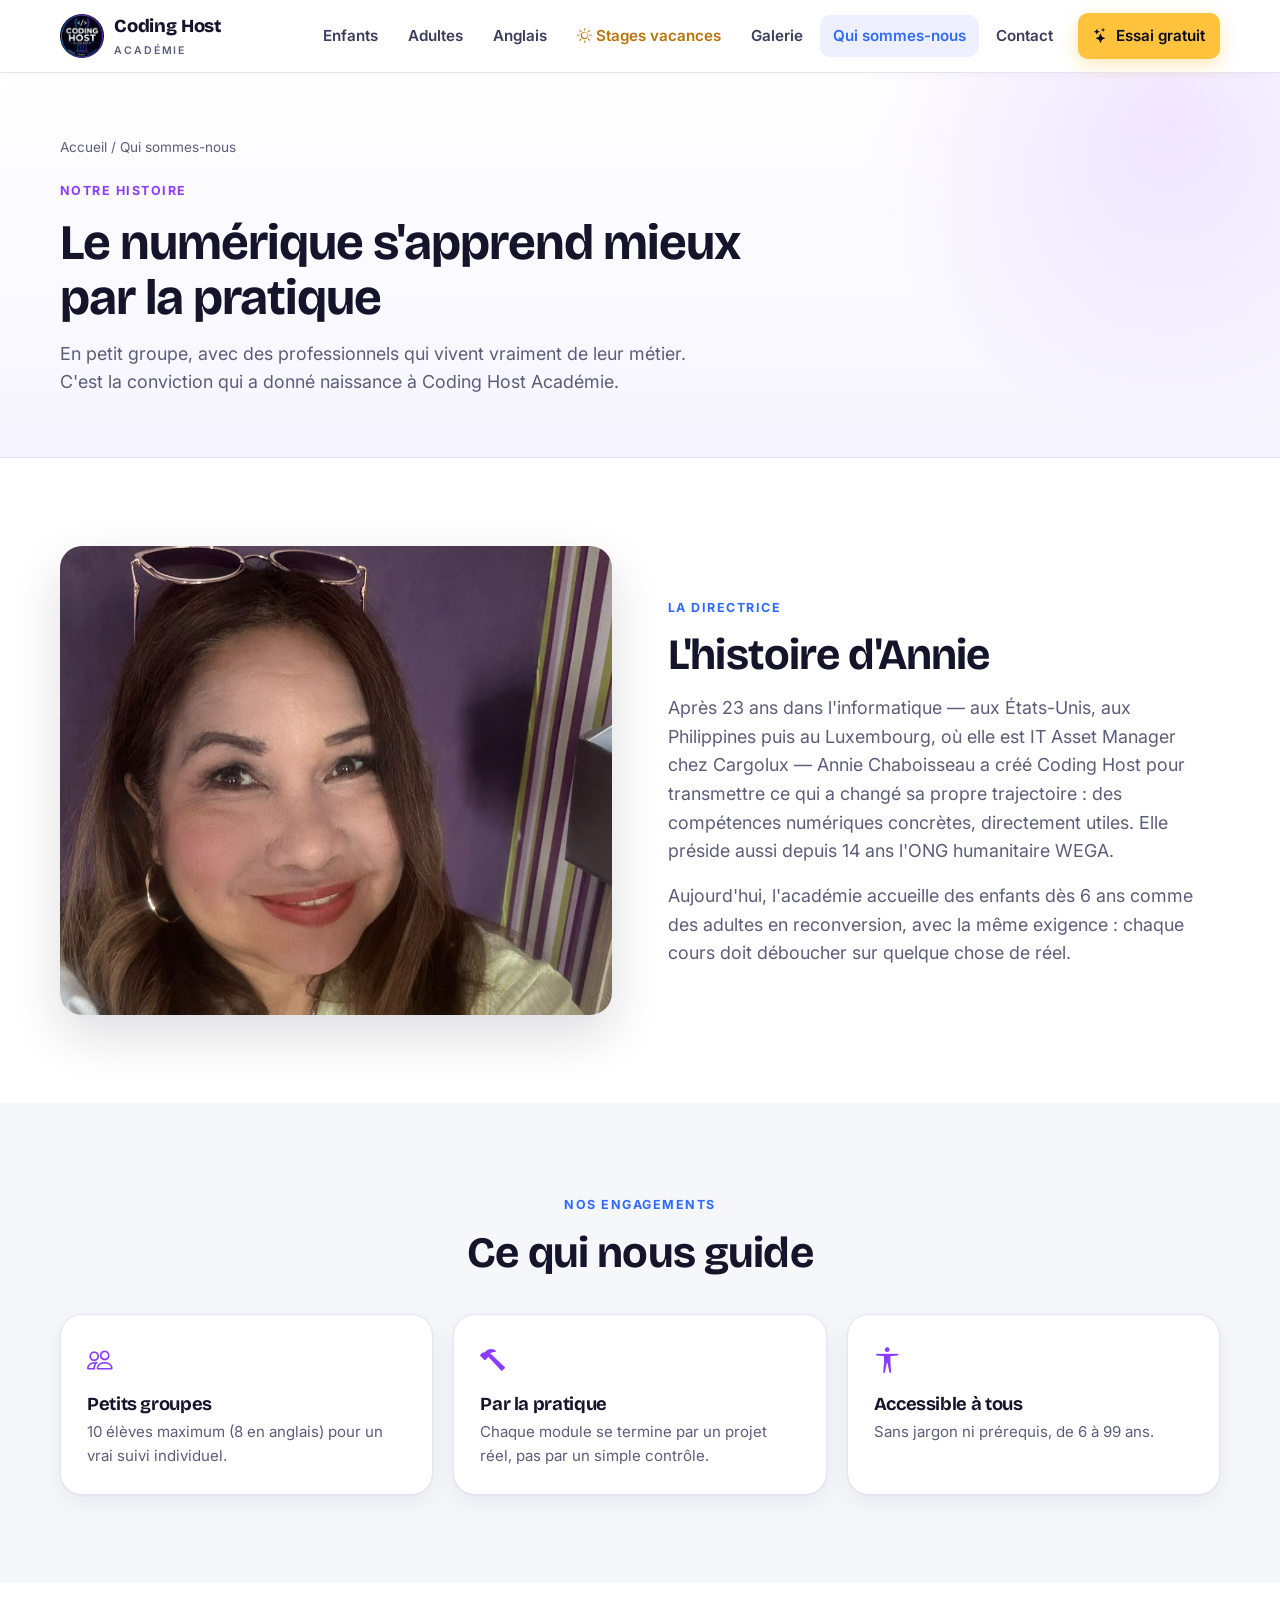
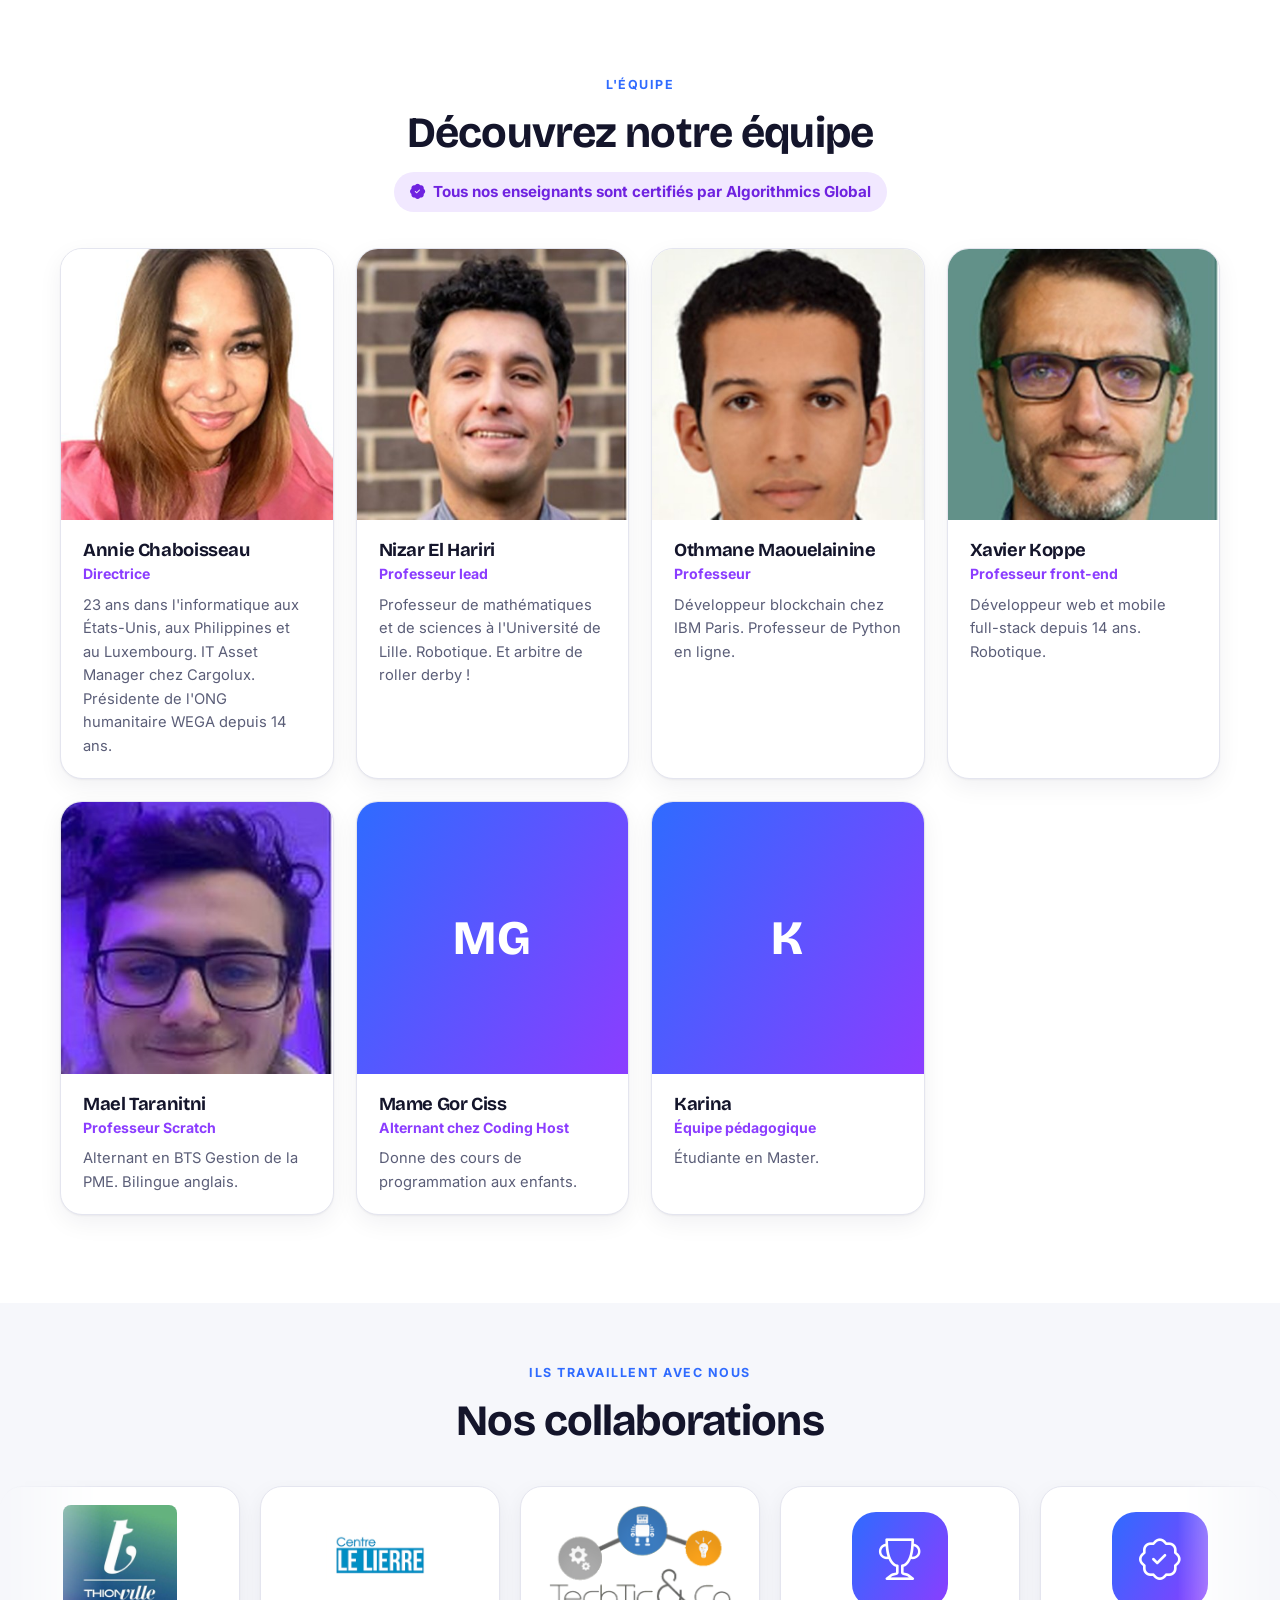
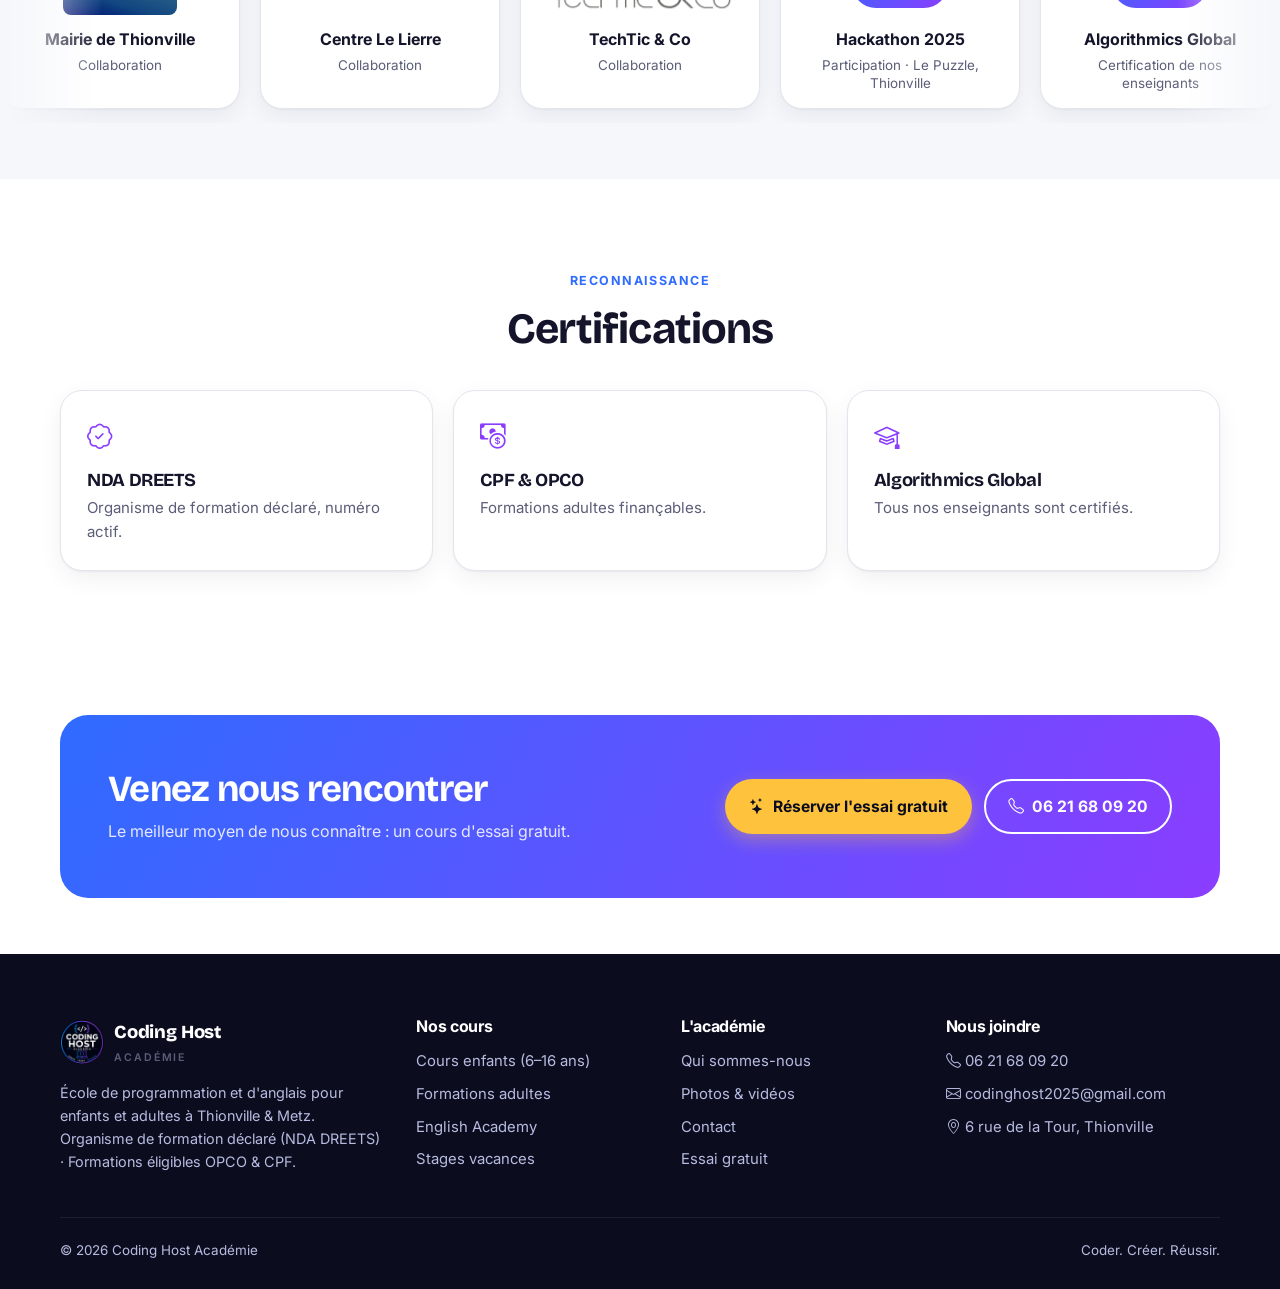
==== commit f99850b4: "✨ feat:  correct" ====
--- a/a-propos.html
+++ b/a-propos.html
@@ -21,7 +21,7 @@
 <link rel="preconnect" href="https://fonts.gstatic.com" crossorigin>
 <link href="https://fonts.googleapis.com/css2?family=Bricolage+Grotesque:opsz,wght@12..96,600;12..96,700;12..96,800&family=Inter:wght@400;500;600;700&display=swap" rel="stylesheet">
 <link href="https://cdn.jsdelivr.net/npm/bootstrap-icons@1.11.3/font/bootstrap-icons.min.css" rel="stylesheet">
-<link rel="stylesheet" href="assets/style.css?v=202611090308">
+<link rel="stylesheet" href="assets/style.css?v=202611180937">
 </head>
 <body>
 <a href="#main" class="hp">Aller au contenu</a>
@@ -47,11 +47,11 @@
 
 <section class="section">
   <div class="container split">
-    <div class="photo reveal"><img src="images/annie.jpg" alt="Annie Laurie Gatia-Chaboisseau, fondatrice de Coding Host" loading="lazy" style="object-position:center 20%"></div>
+    <div class="photo reveal"><img src="images/annie.jpg" alt="Annie Chaboisseau, directrice de Coding Host" loading="lazy" style="object-position:center 20%"></div>
     <div>
-      <div class="kicker">La fondatrice</div>
+      <div class="kicker">La directrice</div>
       <h2 class="h-section">L'histoire d'Annie</h2>
-      <p class="lead" style="margin-bottom:16px">Après un parcours dans l'IT au Luxembourg — institutions européennes, puis Cargolux — Annie Laurie Gatia-Chaboisseau a fondé Coding Host pour transmettre ce qui a changé sa propre trajectoire : des compétences numériques concrètes, directement utiles.</p>
+      <p class="lead" style="margin-bottom:16px">Après 23 ans dans l'informatique — aux États-Unis, aux Philippines puis au Luxembourg, où elle est IT Asset Manager chez Cargolux — Annie Chaboisseau a créé Coding Host pour transmettre ce qui a changé sa propre trajectoire : des compétences numériques concrètes, directement utiles. Elle préside aussi depuis 14 ans l'ONG humanitaire WEGA.</p>
       <p class="lead">Aujourd'hui, l'académie accueille des enfants dès 6 ans comme des adultes en reconversion, avec la même exigence : chaque cours doit déboucher sur quelque chose de réel.</p>
     </div>
   </div>
@@ -70,23 +70,31 @@
 
 <section class="section">
   <div class="container">
-    <div class="center"><div class="kicker">L'équipe</div><h2 class="h-section">Des professionnels en activité</h2></div>
-    <div class="team">
-      <div class="member reveal"><div class="ph"><img src="images/equipe-annie.jpg" alt="Annie Laurie Gatia-Chaboisseau" loading="lazy"></div><div class="in"><h3>Annie Laurie Gatia-Chaboisseau</h3><div class="role">Fondatrice</div><p>Parcours IT au Luxembourg — institutions européennes, Cargolux.</p></div></div>
-      <div class="member reveal"><div class="ph"><img src="images/equipe-xavier.jpg" alt="Xavier Koppe" loading="lazy"></div><div class="in"><h3>Xavier Koppe</h3><div class="role">Formateur Python &amp; Full-Stack</div><p>15+ ans d'expérience au Luxembourg, pédagogie 100 % pratique.</p></div></div>
-      <div class="member reveal"><div class="ph"><img src="images/equipe-jerome.jpg" alt="Jérôme Filippone" loading="lazy"></div><div class="in"><h3>Jérôme Filippone</h3><div class="role">Partenaire technique — CDOSS</div><p>Docteur en informatique, expert Big Data.</p></div></div>
+    <div class="center"><div class="kicker">L'équipe</div><h2 class="h-section">Découvrez notre équipe</h2>
+      <p class="lead"><span class="certif"><i class="bi bi-patch-check-fill"></i> Tous nos enseignants sont certifiés par Algorithmics Global</span></p></div>
+    <div class="team team-4">
+<div class="member reveal"><div class="ph"><img src="images/equipe-annie.jpg" alt="Annie Chaboisseau" loading="lazy"></div><div class="in"><h3>Annie Chaboisseau</h3><div class="role">Directrice</div><p>23 ans dans l'informatique aux États-Unis, aux Philippines et au Luxembourg. IT Asset Manager chez Cargolux. Présidente de l'ONG humanitaire WEGA depuis 14 ans.</p></div></div>
+<div class="member reveal"><div class="ph"><img src="images/equipe-nizar.jpg" alt="Nizar El Hariri" loading="lazy"></div><div class="in"><h3>Nizar El Hariri</h3><div class="role">Professeur lead</div><p>Professeur de mathématiques et de sciences à l'Université de Lille. Robotique. Et arbitre de roller derby !</p></div></div>
+<div class="member reveal"><div class="ph"><img src="images/equipe-othmane.jpg" alt="Othmane Maouelainine" loading="lazy"></div><div class="in"><h3>Othmane Maouelainine</h3><div class="role">Professeur</div><p>Développeur blockchain chez IBM Paris. Professeur de Python en ligne.</p></div></div>
+<div class="member reveal"><div class="ph"><img src="images/equipe-xavier.jpg" alt="Xavier Koppe" loading="lazy"></div><div class="in"><h3>Xavier Koppe</h3><div class="role">Professeur front-end</div><p>Développeur web et mobile full-stack depuis 14 ans. Robotique.</p></div></div>
+<div class="member reveal"><div class="ph"><img src="images/equipe-mael.jpg" alt="Mael Taranitni" loading="lazy"></div><div class="in"><h3>Mael Taranitni</h3><div class="role">Professeur Scratch</div><p>Alternant en BTS Gestion de la PME. Bilingue anglais.</p></div></div>
+<div class="member reveal"><div class="ph"><span class="initiales">MG</span></div><div class="in"><h3>Mame Gor Ciss</h3><div class="role">Alternant chez Coding Host</div><p>Donne des cours de programmation aux enfants.</p></div></div>
+<div class="member reveal"><div class="ph"><span class="initiales">K</span></div><div class="in"><h3>Karina</h3><div class="role">Équipe pédagogique</div><p>Étudiante en Master.</p></div></div>
     </div>
   </div>
 </section>
 
-<section class="section alt">
+<section class="section tight alt">
+  <div class="container center"><div class="kicker">Ils travaillent avec nous</div><h2 class="h-section">Nos collaborations</h2></div>
+  <div class="marquee" aria-label="Nos partenaires et collaborations"><div class="marquee-track"><div class="logo-card"><div class="logo"><img src="images/partenaires/thionville.png" alt="Mairie de Thionville" loading="lazy"></div><b>Mairie de Thionville</b><span>Collaboration</span></div><div class="logo-card"><div class="logo"><img src="images/partenaires/lierre.png" alt="Centre Le Lierre" loading="lazy"></div><b>Centre Le Lierre</b><span>Collaboration</span></div><div class="logo-card"><div class="logo"><img src="images/partenaires/techtic.png" alt="TechTic &amp; Co" loading="lazy"></div><b>TechTic &amp; Co</b><span>Collaboration</span></div><div class="logo-card"><div class="logo icon"><i class="bi bi-trophy"></i></div><b>Hackathon 2025</b><span>Participation · Le Puzzle, Thionville</span></div><div class="logo-card"><div class="logo icon"><i class="bi bi-patch-check"></i></div><b>Algorithmics Global</b><span>Certification de nos enseignants</span></div><span class="dup" aria-hidden="true"><div class="logo-card"><div class="logo"><img src="images/partenaires/thionville.png" alt="Mairie de Thionville" loading="lazy"></div><b>Mairie de Thionville</b><span>Collaboration</span></div><div class="logo-card"><div class="logo"><img src="images/partenaires/lierre.png" alt="Centre Le Lierre" loading="lazy"></div><b>Centre Le Lierre</b><span>Collaboration</span></div><div class="logo-card"><div class="logo"><img src="images/partenaires/techtic.png" alt="TechTic &amp; Co" loading="lazy"></div><b>TechTic &amp; Co</b><span>Collaboration</span></div><div class="logo-card"><div class="logo icon"><i class="bi bi-trophy"></i></div><b>Hackathon 2025</b><span>Participation · Le Puzzle, Thionville</span></div><div class="logo-card"><div class="logo icon"><i class="bi bi-patch-check"></i></div><b>Algorithmics Global</b><span>Certification de nos enseignants</span></div></span><span class="dup" aria-hidden="true"><div class="logo-card"><div class="logo"><img src="images/partenaires/thionville.png" alt="Mairie de Thionville" loading="lazy"></div><b>Mairie de Thionville</b><span>Collaboration</span></div><div class="logo-card"><div class="logo"><img src="images/partenaires/lierre.png" alt="Centre Le Lierre" loading="lazy"></div><b>Centre Le Lierre</b><span>Collaboration</span></div><div class="logo-card"><div class="logo"><img src="images/partenaires/techtic.png" alt="TechTic &amp; Co" loading="lazy"></div><b>TechTic &amp; Co</b><span>Collaboration</span></div><div class="logo-card"><div class="logo icon"><i class="bi bi-trophy"></i></div><b>Hackathon 2025</b><span>Participation · Le Puzzle, Thionville</span></div><div class="logo-card"><div class="logo icon"><i class="bi bi-patch-check"></i></div><b>Algorithmics Global</b><span>Certification de nos enseignants</span></div></span></div></div>
+</section>
+<section class="section">
   <div class="container">
-    <div class="center"><div class="kicker">Reconnaissance</div><h2 class="h-section">Certifications &amp; partenaires</h2></div>
-    <div class="cards-3 cards-4">
+    <div class="center"><div class="kicker">Reconnaissance</div><h2 class="h-section">Certifications</h2></div>
+    <div class="cards-3">
       <div class="card"><i class="bi bi-patch-check big"></i><h3>NDA DREETS</h3><p>Organisme de formation déclaré, numéro actif.</p></div>
       <div class="card"><i class="bi bi-cash-coin big"></i><h3>CPF &amp; OPCO</h3><p>Formations adultes finançables.</p></div>
-      <div class="card"><i class="bi bi-code-square big"></i><h3>CDOSS</h3><p>Association de développeurs professionnels.</p></div>
-      <div class="card"><i class="bi bi-rocket-takeoff big"></i><h3>Algorithmics Moselle</h3><p>Partenaire pour les cours enfants &amp; ados.</p></div>
+      <div class="card"><i class="bi bi-mortarboard big"></i><h3>Algorithmics Global</h3><p>Tous nos enseignants sont certifiés.</p></div>
     </div>
   </div>
 </section>
@@ -132,7 +140,7 @@
   </div>
 </footer>
 <div class="float-cta"><a href="stages.html" class="btn btn-light"><i class="bi bi-sun"></i> Stages</a><a href="#" data-essai class="btn btn-yellow"><i class="bi bi-stars"></i> Essai gratuit</a></div>
-<script src="assets/config.js?v=202611090308"></script>
-<script src="assets/app.js?v=202611090308"></script>
+<script src="assets/config.js?v=202611180937"></script>
+<script src="assets/app.js?v=202611180937"></script>
 </body>
 </html>
--- a/assets/style.css
+++ b/assets/style.css
@@ -509,3 +509,58 @@
 .video-ctrl { position: absolute; left: 14px; top: 14px; display: flex; gap: 8px; z-index: 2; }
 .video-ctrl button { width: 40px; height: 40px; border-radius: 50%; border: 0; cursor: pointer; background: rgba(11,13,31,.6); color: #fff; font-size: 1.05rem; display: grid; place-items: center; backdrop-filter: blur(6px); -webkit-backdrop-filter: blur(6px); }
 .video-ctrl button:hover { background: rgba(11,13,31,.85); }
+
+/* ── Équipe (7 personnes) ── */
+.team-4 { grid-template-columns: repeat(4, 1fr); }
+@media (max-width: 1020px) { .team-4 { grid-template-columns: repeat(2, 1fr); } }
+@media (max-width: 520px) { .team-4 { grid-template-columns: 1fr 1fr; gap: 12px; } .team-4 .member .in { padding: 14px; } .team-4 .member p { font-size: .84rem; } }
+.member .ph .initiales { width: 100%; height: 100%; display: grid; place-items: center; background: var(--grad); color: #fff; font-family: var(--f-title); font-weight: 800; font-size: 3rem; letter-spacing: .02em; }
+.certif { display: inline-flex; align-items: center; gap: 8px; background: #f1e8ff; color: #6f22e0; font-weight: 700; font-size: .95rem; padding: 8px 16px; border-radius: 999px; }
+
+/* ── Carrousel des collaborations (défilement continu, pause au survol) ── */
+.marquee { overflow: hidden; margin-top: 34px; -webkit-mask-image: linear-gradient(90deg, transparent, #000 8%, #000 92%, transparent); mask-image: linear-gradient(90deg, transparent, #000 8%, #000 92%, transparent); }
+.marquee-track { display: flex; gap: 20px; width: max-content; animation: defile 32s linear infinite; padding: 6px 0 14px; }
+.marquee-track .dup { display: contents; }
+.marquee:hover .marquee-track { animation-play-state: paused; }
+@keyframes defile { to { transform: translateX(calc(-33.3333% - 6.667px)); } }
+.logo-card { flex: 0 0 auto; width: 240px; background: #fff; border: 1px solid var(--line); border-radius: var(--r-lg); padding: 18px 18px 16px; text-align: center; box-shadow: var(--shadow); display: flex; flex-direction: column; align-items: center; gap: 4px; }
+.logo-card .logo { height: 110px; width: 100%; display: grid; place-items: center; margin-bottom: 8px; }
+.logo-card .logo img { max-height: 110px; max-width: 190px; object-fit: contain; border-radius: 8px; }
+.logo-card .logo.icon i { font-size: 2.6rem; width: 96px; height: 96px; border-radius: 24px; display: grid; place-items: center; background: var(--grad); color: #fff; }
+.logo-card b { font-size: 1rem; }
+.logo-card span { color: var(--muted); font-size: .84rem; line-height: 1.35; }
+@media (prefers-reduced-motion: reduce) {
+  .marquee { -webkit-mask-image: none; mask-image: none; }
+  .marquee-track { animation: none; flex-wrap: wrap; justify-content: center; width: auto; padding: 0 20px; }
+  .marquee-track .dup { display: none; }
+}
+
+/* ── Avis parent ── */
+.avis { max-width: 760px; margin: 34px auto 0; background: #fff; border: 1px solid var(--line); border-radius: 24px; padding: 34px 38px 28px; box-shadow: var(--shadow); text-align: left; position: relative; }
+.avis > i { position: absolute; top: -22px; left: 32px; width: 48px; height: 48px; border-radius: 14px; background: var(--yellow); display: grid; place-items: center; font-size: 1.6rem; color: var(--night); }
+.avis blockquote { font-size: 1.12rem; line-height: 1.65; color: var(--text); }
+.avis figcaption { display: flex; align-items: center; gap: 12px; margin-top: 20px; font-size: .9rem; color: var(--muted); }
+.avis figcaption b { display: block; color: var(--text); font-size: 1rem; }
+.avis .av { width: 44px; height: 44px; border-radius: 50%; background: #e6eeff; color: var(--blue); display: grid; place-items: center; font-weight: 800; }
+
+/* RIB (paiement par virement) */
+.rib { background: #f4f5fb; border: 1px solid var(--line); border-radius: 14px; padding: 14px 16px; text-align: left; display: grid; gap: 2px; }
+.rib-row { display: grid; grid-template-columns: 120px 1fr auto; align-items: center; gap: 10px; padding: 8px 0; border-bottom: 1px dashed var(--line); font-size: .92rem; }
+.rib-row span { color: var(--muted); }
+.rib-row b { font-family: ui-monospace, Menlo, Consolas, monospace; font-size: .95rem; word-break: break-all; }
+.rib-row.ref b { color: var(--violet); }
+.rib .copy { border: 0; background: #fff; border: 1px solid var(--line); border-radius: 8px; width: 34px; height: 34px; cursor: pointer; color: var(--blue); }
+.rib p { font-size: .84rem; color: var(--muted); margin-top: 8px; }
+@media (max-width: 480px) { .rib-row { grid-template-columns: 1fr auto; } .rib-row span { grid-column: 1 / -1; font-size: .8rem; } }
+.formules .opt b i { color: var(--violet); margin-right: 4px; }
+
+/* RIB (paiement par virement) */
+.rib { background: #f4f5fb; border: 1px solid var(--line); border-radius: 14px; padding: 10px 16px 14px; text-align: left; }
+.rib-row { display: grid; grid-template-columns: 130px 1fr auto; align-items: center; gap: 10px; padding: 9px 0; border-bottom: 1px dashed var(--line); font-size: .92rem; min-height: 50px; }
+.rib-row span { color: var(--muted); }
+.rib-row b { font-family: ui-monospace, Menlo, Consolas, monospace; font-size: .95rem; word-break: break-all; }
+.rib-row.ref b { color: var(--violet); }
+.rib .copy { background: #fff; border: 1px solid var(--line); border-radius: 8px; width: 34px; height: 34px; cursor: pointer; color: var(--blue); }
+.rib p { font-size: .84rem; color: var(--muted); margin-top: 10px; }
+@media (max-width: 480px) { .rib-row { grid-template-columns: 1fr auto; } .rib-row span { grid-column: 1 / -1; font-size: .8rem; } }
+.formules .opt b i { color: var(--violet); margin-right: 4px; }
